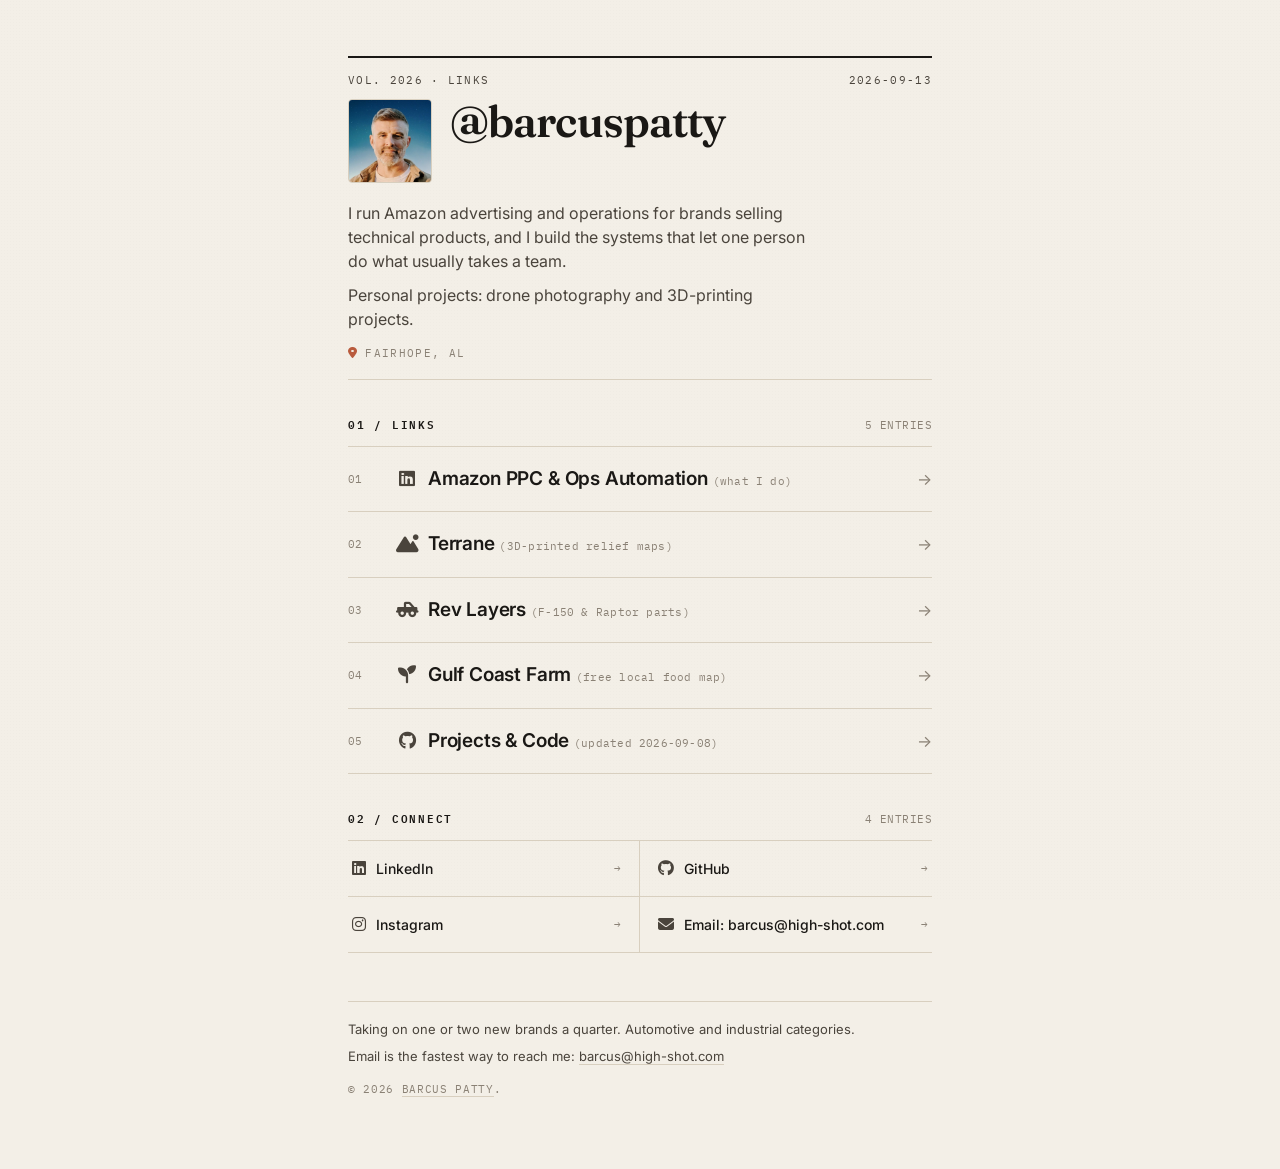
==== index.html @ 56945e9b "[Automation] Site update No.23" ====
<!DOCTYPE html>
<html lang="en">
<head>
  <meta charset="UTF-8" />
  <meta name="viewport" content="width=device-width, initial-scale=1.0, viewport-fit=cover" />
  <title>Barcus Patty</title>

  <meta name="last-modified" content="2026-09-13T00:03:01+0000">
  <meta name="theme-color" media="(prefers-color-scheme: light)" content="#f3efe7">
  <meta name="theme-color" media="(prefers-color-scheme: dark)" content="#0e0f12">
  <meta name="apple-mobile-web-app-capable" content="yes">
  <meta name="apple-mobile-web-app-status-bar-style" content="black-translucent">

  <meta property="og:title" content="Barcus Patty" />
  <meta name="author" content="@barcuspatty" />
  <meta property="og:locale" content="en_US" />
  <meta name="description" content="I run Amazon advertising and operations for brands selling technical products, and I build the systems that let one person do what usually takes a team." />
  <meta property="og:description" content="I run Amazon advertising and operations for brands selling technical products, and I build the systems that let one person do what usually takes a team." />
  <meta property="og:site_name" content="Barcus Patty" />
  <meta property="og:image" content="./images/profile.jpeg" />
  <meta property="og:type" content="article" />
  <meta name="twitter:card" content="summary_large_image" />
  <meta property="twitter:image" content="./images/profile.jpeg" />
  <meta property="twitter:title" content="Barcus Patty" />

  <link rel="apple-touch-icon" sizes="180x180" href="./images/favicons/apple-touch-icon.png">
  <link rel="icon" type="image/png" sizes="32x32" href="./images/favicons/favicon-32x32.png">
  <link rel="icon" type="image/png" sizes="16x16" href="./images/favicons/favicon-16x16.png">
  <link rel="manifest" href="./images/favicons/site.webmanifest">
  <link rel="shortcut icon" href="./images/favicons/favicon.ico">
  <meta name="apple-mobile-web-app-title" content="Barcus Patty">
  <meta name="application-name" content="Barcus Patty">

  <link rel="preconnect" href="https://fonts.googleapis.com">
  <link rel="preconnect" href="https://fonts.gstatic.com" crossorigin>
  <link rel="stylesheet" href="https://fonts.googleapis.com/css2?family=Fraunces:opsz,wght@9..144,400;9..144,600;9..144,700&family=IBM+Plex+Mono:wght@400;500&family=Inter:wght@400;500;600&display=swap">
  <link rel="stylesheet" href="https://cdnjs.cloudflare.com/ajax/libs/font-awesome/6.5.1/css/all.min.css" referrerpolicy="no-referrer">
  <link rel="stylesheet" href="./styles.css?v=2026-09-13T00:03:01+0000" />
  
</head>
<body>
  
  <main class="page">
    <header class="masthead">
      <div class="masthead-meta mono">
        <span>VOL. 2026 · LINKS</span>
        <span>2026-09-13</span>
      </div>
      <div class="masthead-head">
        <img src="./images/profile.jpeg" alt="@barcuspatty" class="masthead-avatar" />
        <div class="masthead-headline">
          <h1 class="masthead-name serif">@barcuspatty</h1>
        </div>
      </div>
      <p class="masthead-bio">I run Amazon advertising and operations for brands selling technical products, and I build the systems that let one person do what usually takes a team.</p>
      <p class="masthead-bio">Personal projects: drone photography and 3D-printing projects.</p>
      <p class="masthead-location mono"><i class="fa-solid fa-location-dot" aria-hidden="true"></i><span>Fairhope, AL</span></p>
    </header>

    
    <section class="section">
      <div class="section-head">
        <h2 class="section-label mono">01 / Links</h2>
        <span class="section-count mono">5 ENTRIES</span>
      </div>
      <div class="links">
        
          
          <a href="https://www.linkedin.com/in/barcuspatty/" target="_blank" class="link-row" alt="Barcus Patty on LinkedIn" title="Amazon advertising and operations automation">
            <span class="link-row-index mono">01</span>
            <div class="link-row-body">
              <div class="link-row-title">
                <i class="fa-brands fa-linkedin"></i>
                <span>Amazon PPC & Ops Automation <span class='link-button-text'>(what I do)</span></span>
              </div>
            </div>
            <span class="link-row-arrow">&rarr;</span>
          </a>
        
          
          <a href="https://terranemaps.com" target="_blank" class="link-row" alt="Terrane custom 3D-printed topographic map plates" title="Terrane: custom 3D-printed relief maps">
            <span class="link-row-index mono">02</span>
            <div class="link-row-body">
              <div class="link-row-title">
                <i class="fa-solid fa-mountain-sun"></i>
                <span>Terrane <span class='link-button-text'>(3D-printed relief maps)</span></span>
              </div>
            </div>
            <span class="link-row-arrow">&rarr;</span>
          </a>
        
          
          <a href="https://revlayers.com" target="_blank" class="link-row" alt="Rev Layers 3D-printed TPU parts for Ford F-150 and Raptor" title="Rev Layers: 3D-printed TPU truck parts">
            <span class="link-row-index mono">03</span>
            <div class="link-row-body">
              <div class="link-row-title">
                <i class="fa-solid fa-truck-pickup"></i>
                <span>Rev Layers <span class='link-button-text'>(F-150 & Raptor parts)</span></span>
              </div>
            </div>
            <span class="link-row-arrow">&rarr;</span>
          </a>
        
          
          <a href="https://gulfcoastfarm.com" target="_blank" class="link-row" alt="Free directory of Gulf Coast farms, markets, and seafood" title="Gulf Coast Farm: free local food directory">
            <span class="link-row-index mono">04</span>
            <div class="link-row-body">
              <div class="link-row-title">
                <i class="fa-solid fa-seedling"></i>
                <span>Gulf Coast Farm <span class='link-button-text'>(free local food map)</span></span>
              </div>
            </div>
            <span class="link-row-arrow">&rarr;</span>
          </a>
        
          
          <a href="https://github.com/barcuspatty" target="_blank" class="link-row" alt="Barcus Patty on GitHub" title="Open source projects and tools">
            <span class="link-row-index mono">05</span>
            <div class="link-row-body">
              <div class="link-row-title">
                <i class="fa-brands fa-github"></i>
                <span>Projects & Code <span class='link-button-text'>(updated 2026-09-08)</span></span>
              </div>
            </div>
            <span class="link-row-arrow">&rarr;</span>
          </a>
        
      </div>
    </section>

    
    <section class="section">
      <div class="section-head">
        <h2 class="section-label mono">02 / Connect</h2>
        <span class="section-count mono">4 ENTRIES</span>
      </div>
      <div class="socials">
        
          
          <a href="https://www.linkedin.com/in/barcuspatty/" title="LinkedIn" target="_blank" class="social-cell" alt="Barcus Patty on LinkedIn">
            <span class="social-cell-label">
              <i class="fa-brands fa-linkedin"></i>
              <span>LinkedIn</span>
            </span>
            <span class="social-cell-arrow">&rarr;</span>
          </a>
        
          
          <a href="https://github.com/barcuspatty" title="GitHub" target="_blank" class="social-cell" alt="Barcus Patty on GitHub">
            <span class="social-cell-label">
              <i class="fa-brands fa-github"></i>
              <span>GitHub</span>
            </span>
            <span class="social-cell-arrow">&rarr;</span>
          </a>
        
          
          <a href="https://www.instagram.com/barcus.p/" title="Instagram" target="_blank" class="social-cell" alt="Barcus Patty on Instagram">
            <span class="social-cell-label">
              <i class="fa-brands fa-instagram"></i>
              <span>Instagram</span>
            </span>
            <span class="social-cell-arrow">&rarr;</span>
          </a>
        
          
          <a href="mailto:barcus@high-shot.com" title="Email: barcus@high-shot.com" target="_self" class="social-cell" alt="Email Barcus">
            <span class="social-cell-label">
              <i class="fa-solid fa-envelope"></i>
              <span>Email: barcus@high-shot.com</span>
            </span>
            <span class="social-cell-arrow">&rarr;</span>
          </a>
        
      </div>
    </section>

    <footer class="footer">
      <div class="footer-text"><p>Taking on one or two new brands a quarter. Automotive and industrial categories.</p> <p>Email is the fastest way to reach me: <a href="mailto:barcus@high-shot.com">barcus@high-shot.com</a></p>
</div>
      <div class="footer-meta mono">
        <span>© 2026 <a href="https://github.com/barcuspatty" target="_blank">Barcus Patty</a>.
</span>
      </div>
    </footer>
  </main>

  <script src="./scripts.js?v=2026-09-13T00:03:01+0000"></script>
  
  
</body>
</html>
---- styles.css ----
/* newsprint — editorial-paper meets developer mono.
   Cream paper with charcoal ink in
   light mode, warm-charcoal paper with bone ink in dark mode; serif name,
   sans body, mono accents (entry numbers, labels, dates). The signature
   move is the newspaper masthead with VOL/date and numbered link rows
   that nudge right on hover. Auto-switches with system appearance. */
:root {
  --bg: #f3efe7;
  --bg-2: #ebe6db;
  --ink: #1a1815;
  --ink-2: #4a443c;
  --muted: #8a8175;
  --rule: #d8cfbf;
  --rule-strong: #1a1815;
  --accent: oklch(58% 0.13 38);
  --accent-2: oklch(58% 0.13 145);
  --card: #ffffff;
  --shadow: 0 1px 0 rgba(26, 24, 21, 0.06), 0 8px 24px -16px rgba(26, 24, 21, 0.18);
  --language-switcher-bg: var(--card);
  --language-switcher-fg: var(--ink);
  --language-switcher-border: var(--rule);
  --language-switcher-hover: var(--bg-2);
  --language-switcher-active-bg: var(--rule-strong);
  --language-switcher-active-fg: var(--bg);
  --language-switcher-focus: var(--accent);
  --language-switcher-shadow: var(--shadow);
}

/* Dark mode. Auto-switches via system appearance unless pinned via
   `color_scheme: light|dark` in config.yml. */
@media (prefers-color-scheme: dark) {
  :root:not(.scheme-light) {
    --bg: #0e0f12;
    --bg-2: #15171c;
    --ink: #ecead8;
    --ink-2: #b8b6a4;
    --muted: #6f6e62;
    --rule: #26282f;
    --rule-strong: #ecead8;
    --accent: oklch(72% 0.15 75);
    --accent-2: oklch(72% 0.13 175);
    --card: #181a20;
    --shadow: 0 1px 0 rgba(0, 0, 0, 0.4), 0 12px 32px -18px rgba(0, 0, 0, 0.6);
  }
}
:root.scheme-dark {
  --bg: #0e0f12;
  --bg-2: #15171c;
  --ink: #ecead8;
  --ink-2: #b8b6a4;
  --muted: #6f6e62;
  --rule: #26282f;
  --rule-strong: #ecead8;
  --accent: oklch(72% 0.15 75);
  --accent-2: oklch(72% 0.13 175);
  --card: #181a20;
  --shadow: 0 1px 0 rgba(0, 0, 0, 0.4), 0 12px 32px -18px rgba(0, 0, 0, 0.6);
}

* { box-sizing: border-box; }
html, body { margin: 0; padding: 0; }

body {
  background: var(--bg);
  color: var(--ink);
  font-family: 'Inter', -apple-system, BlinkMacSystemFont, 'Segoe UI', sans-serif;
  -webkit-font-smoothing: antialiased;
  -moz-osx-font-smoothing: grayscale;
  min-height: 100vh;
  font-size: 16px;
  line-height: 1.5;
  padding: env(safe-area-inset-top) 0 env(safe-area-inset-bottom);
}

/* Subtle dotted halftone overlay — gives the cream "paper" feel without
   loading an image. Drops to low opacity in dark mode. */
body::before {
  content: "";
  position: fixed;
  inset: 0;
  pointer-events: none;
  background-image: radial-gradient(rgba(0, 0, 0, 0.025) 1px, transparent 1px);
  background-size: 3px 3px;
  opacity: 0.5;
  z-index: 0;
  mix-blend-mode: multiply;
}
@media (prefers-color-scheme: dark) {
  :root:not(.scheme-light) body::before { mix-blend-mode: screen; opacity: 0.15; }
}
:root.scheme-dark body::before { mix-blend-mode: screen; opacity: 0.15; }

a { color: inherit; text-decoration: none; }

a:focus-visible {
  outline: 2px solid var(--accent);
  outline-offset: 3px;
  border-radius: 2px;
}

.mono {
  font-family: 'IBM Plex Mono', ui-monospace, SFMono-Regular, Menlo, monospace;
}
.serif {
  font-family: 'Fraunces', Georgia, 'Times New Roman', serif;
}

.page {
  position: relative;
  z-index: 1;
  max-width: 640px;
  margin: 0 auto;
  padding: 56px 28px 72px;
}

/* Masthead */
.masthead {
  border-top: 2px solid var(--rule-strong);
  border-bottom: 1px solid var(--rule);
  padding: 14px 0 18px;
  margin-bottom: 36px;
}
.masthead-meta {
  display: flex;
  justify-content: space-between;
  font-size: 11px;
  letter-spacing: 0.12em;
  text-transform: uppercase;
  color: var(--ink-2);
  margin-bottom: 10px;
}
.masthead-head {
  display: flex;
  gap: 18px;
  align-items: flex-start;
}
.masthead-avatar {
  width: clamp(72px, 18vw, 84px);
  height: clamp(72px, 18vw, 84px);
  border-radius: 4px;
  object-fit: cover;
  border: 1px solid var(--rule);
  flex-shrink: 0;
  max-width: 100%;
}
.masthead-headline { flex: 1; min-width: 0; }
.masthead-name {
  margin: 0;
  font-size: clamp(34px, 9vw, 44px);
  line-height: 1;
  letter-spacing: -0.02em;
  font-weight: 600;
  word-break: break-word;
}
.masthead-bio {
  margin: 18px 0 0;
  font-size: 16px;
  line-height: 1.5;
  color: var(--ink-2);
  max-width: 460px;
}
.masthead-bio + .masthead-bio { margin-top: 10px; }
.masthead-location {
  display: flex;
  align-items: center;
  gap: 7px;
  margin: 14px 0 0;
  font-size: 11px;
  letter-spacing: 0.12em;
  text-transform: uppercase;
  color: var(--muted);
}
.masthead-location i {
  font-size: 12px;
  color: var(--accent);
}
.masthead-bio + .masthead-bio { margin-top: 10px; }
.masthead-location {
  display: flex;
  align-items: center;
  gap: 7px;
  margin: 14px 0 0;
  font-size: 11px;
  letter-spacing: 0.12em;
  text-transform: uppercase;
  color: var(--muted);
}
.masthead-location i {
  font-size: 12px;
  color: var(--accent);
}

/* Section */
.section { margin-bottom: 36px; }
.section-head {
  display: flex;
  justify-content: space-between;
  align-items: baseline;
  margin-bottom: 12px;
  gap: 12px;
}
.section-label {
  margin: 0;
  font-size: 11px;
  letter-spacing: 0.16em;
  text-transform: uppercase;
  font-weight: 600;
  color: var(--ink);
}
.section-count {
  font-size: 11px;
  color: var(--muted);
  letter-spacing: 0.04em;
  text-transform: uppercase;
}

/* Link rows — numbered, with arrow that nudges right on hover */
.links { display: flex; flex-direction: column; }
.link-row {
  display: grid;
  grid-template-columns: 32px 1fr auto;
  gap: 16px;
  align-items: center;
  padding: 18px 0;
  border-top: 1px solid var(--rule);
  color: var(--ink);
  transition: padding-left 0.18s ease, color 0.18s ease;
  min-height: 48px; /* meet 44px tap target with comfort */
}
.link-row:last-child { border-bottom: 1px solid var(--rule); }
.link-row:hover { padding-left: 12px; }
.link-row-index {
  font-size: 11px;
  color: var(--muted);
  letter-spacing: 0.04em;
}
.link-row-body { min-width: 0; }
.link-row-title {
  font-size: 19px;
  font-weight: 600;
  letter-spacing: -0.01em;
  display: flex;
  align-items: center;
  gap: 10px;
  flex-wrap: wrap;
}
.link-row-title i {
  font-size: 18px;
  color: var(--ink-2);
  width: 22px;
  text-align: center;
  flex-shrink: 0;
}
.link-button-text {
  font-family: 'IBM Plex Mono', ui-monospace, monospace;
  font-size: 11px;
  color: var(--muted);
  font-weight: 400;
  letter-spacing: 0.02em;
}
.link-row-arrow {
  font-size: 16px;
  color: var(--muted);
  transition: color 0.18s ease, transform 0.18s ease;
}
.link-row:hover .link-row-arrow {
  color: var(--accent);
  transform: translateX(4px);
}

/* "Latest" link variant — small accent-colored "NEW" tag inline.
   Text wraps to 2 lines so long RSS / YouTube titles stay readable. */
.link-latest-badge {
  display: inline-block;
  font-family: 'IBM Plex Mono', ui-monospace, monospace;
  font-size: 10px;
  font-weight: 600;
  letter-spacing: 0.12em;
  padding: 2px 6px;
  margin-right: 8px;
  background: var(--accent);
  color: var(--bg);
  border-radius: 2px;
  vertical-align: 1px;
}
.link-row.link-latest .link-row-body span:not(.link-button-text) {
  display: -webkit-box;
  -webkit-box-orient: vertical;
  -webkit-line-clamp: 2;
          line-clamp: 2;
  overflow: hidden;
  overflow-wrap: anywhere;
  line-height: 1.3;
}

/* Connect grid (socials) */
.socials {
  display: grid;
  grid-template-columns: repeat(2, 1fr);
  border-top: 1px solid var(--rule);
}
.social-cell {
  padding: 16px 4px;
  border-bottom: 1px solid var(--rule);
  color: var(--ink);
  display: flex;
  justify-content: space-between;
  align-items: center;
  gap: 12px;
  min-height: 56px;
  transition: color 0.18s ease;
}
.social-cell:hover { color: var(--accent); }
.social-cell:nth-child(odd) {
  border-right: 1px solid var(--rule);
  padding-right: 18px;
}
.social-cell:nth-child(even) { padding-left: 18px; }
.social-cell-label {
  font-size: 14px;
  font-weight: 500;
  display: flex;
  align-items: center;
  gap: 10px;
  min-width: 0;
}
.social-cell-label > span {
  overflow: hidden;
  text-overflow: ellipsis;
  white-space: nowrap;
}
.social-cell-label i { font-size: 16px; color: var(--ink-2); flex-shrink: 0; }
.social-cell-arrow {
  font-size: 11px;
  color: var(--muted);
  font-family: 'IBM Plex Mono', ui-monospace, monospace;
  flex-shrink: 0;
}

/* Footer */
.footer {
  margin-top: 48px;
  padding-top: 18px;
  border-top: 1px solid var(--rule);
  font-size: 11px;
  color: var(--muted);
  letter-spacing: 0.06em;
  text-transform: uppercase;
}
.footer-text a { color: inherit; border-bottom: 1px solid var(--rule); }
.footer-text p { margin: 0 0 8px; }
.footer-text p:last-child { margin-bottom: 0; }
.footer-text a { color: inherit; border-bottom: 1px solid var(--rule); }
.footer-text p { margin: 0 0 8px; }
.footer-text p:last-child { margin-bottom: 0; }
.footer-text {
  margin-bottom: 14px;
  text-transform: none;
  letter-spacing: normal;
  font-size: 13px;
  color: var(--ink-2);
  font-family: 'Inter', sans-serif;
}
.footer-meta {
  display: flex;
  justify-content: space-between;
  gap: 12px;
  flex-wrap: wrap;
}
.footer-meta a { color: inherit; border-bottom: 1px solid var(--rule); }

@media (max-width: 480px) {
  .page { padding: 40px 20px 56px; }
  .link-row { grid-template-columns: 28px 1fr auto; gap: 12px; }
  .link-row-title { font-size: 17px; }
  .social-cell-label { font-size: 13px; }
}

@media (prefers-reduced-motion: reduce) {
  *, *::before, *::after { transition: none !important; animation: none !important; }
  .link-row:hover { padding-left: 0; }
  .link-row:hover .link-row-arrow { transform: none; }
}
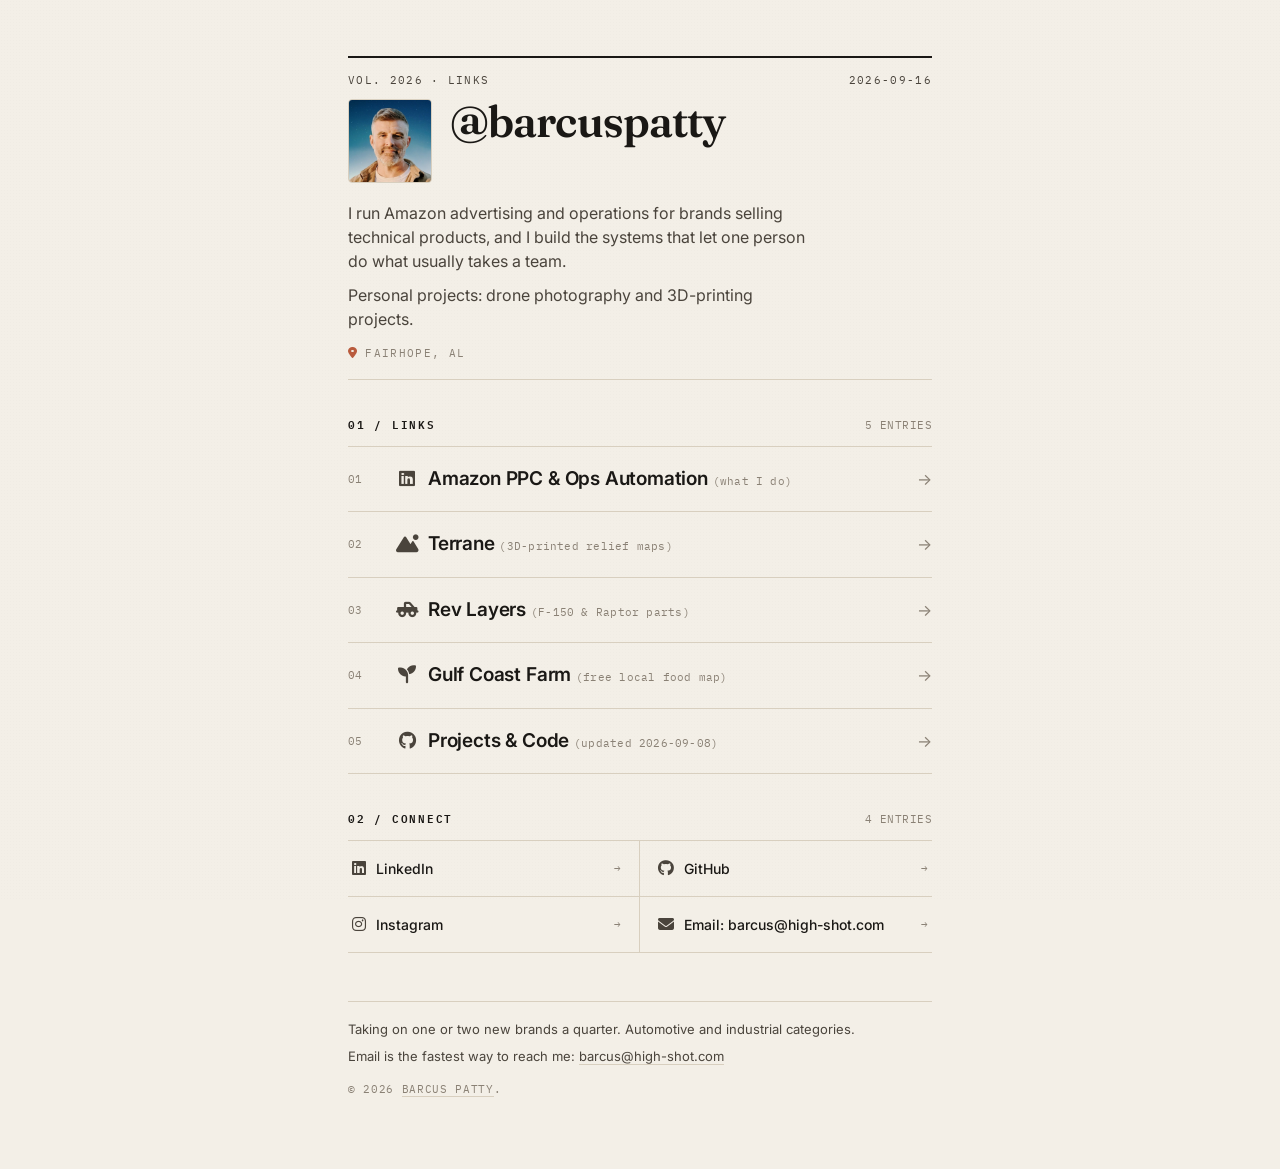
==== commit 349d38cd: "[Automation] Site update No.26" ====
--- a/index.html
+++ b/index.html
@@ -5,7 +5,7 @@
   <meta name="viewport" content="width=device-width, initial-scale=1.0, viewport-fit=cover" />
   <title>Barcus Patty</title>
 
-  <meta name="last-modified" content="2026-09-13T00:03:01+0000">
+  <meta name="last-modified" content="2026-09-16T00:02:55+0000">
   <meta name="theme-color" media="(prefers-color-scheme: light)" content="#f3efe7">
   <meta name="theme-color" media="(prefers-color-scheme: dark)" content="#0e0f12">
   <meta name="apple-mobile-web-app-capable" content="yes">
@@ -35,7 +35,7 @@
   <link rel="preconnect" href="https://fonts.gstatic.com" crossorigin>
   <link rel="stylesheet" href="https://fonts.googleapis.com/css2?family=Fraunces:opsz,wght@9..144,400;9..144,600;9..144,700&family=IBM+Plex+Mono:wght@400;500&family=Inter:wght@400;500;600&display=swap">
   <link rel="stylesheet" href="https://cdnjs.cloudflare.com/ajax/libs/font-awesome/6.5.1/css/all.min.css" referrerpolicy="no-referrer">
-  <link rel="stylesheet" href="./styles.css?v=2026-09-13T00:03:01+0000" />
+  <link rel="stylesheet" href="./styles.css?v=2026-09-16T00:02:55+0000" />
   
 </head>
 <body>
@@ -44,7 +44,7 @@
     <header class="masthead">
       <div class="masthead-meta mono">
         <span>VOL. 2026 · LINKS</span>
-        <span>2026-09-13</span>
+        <span>2026-09-16</span>
       </div>
       <div class="masthead-head">
         <img src="./images/profile.jpeg" alt="@barcuspatty" class="masthead-avatar" />
@@ -185,7 +185,7 @@
     </footer>
   </main>
 
-  <script src="./scripts.js?v=2026-09-13T00:03:01+0000"></script>
+  <script src="./scripts.js?v=2026-09-16T00:02:55+0000"></script>
   
   
 </body>
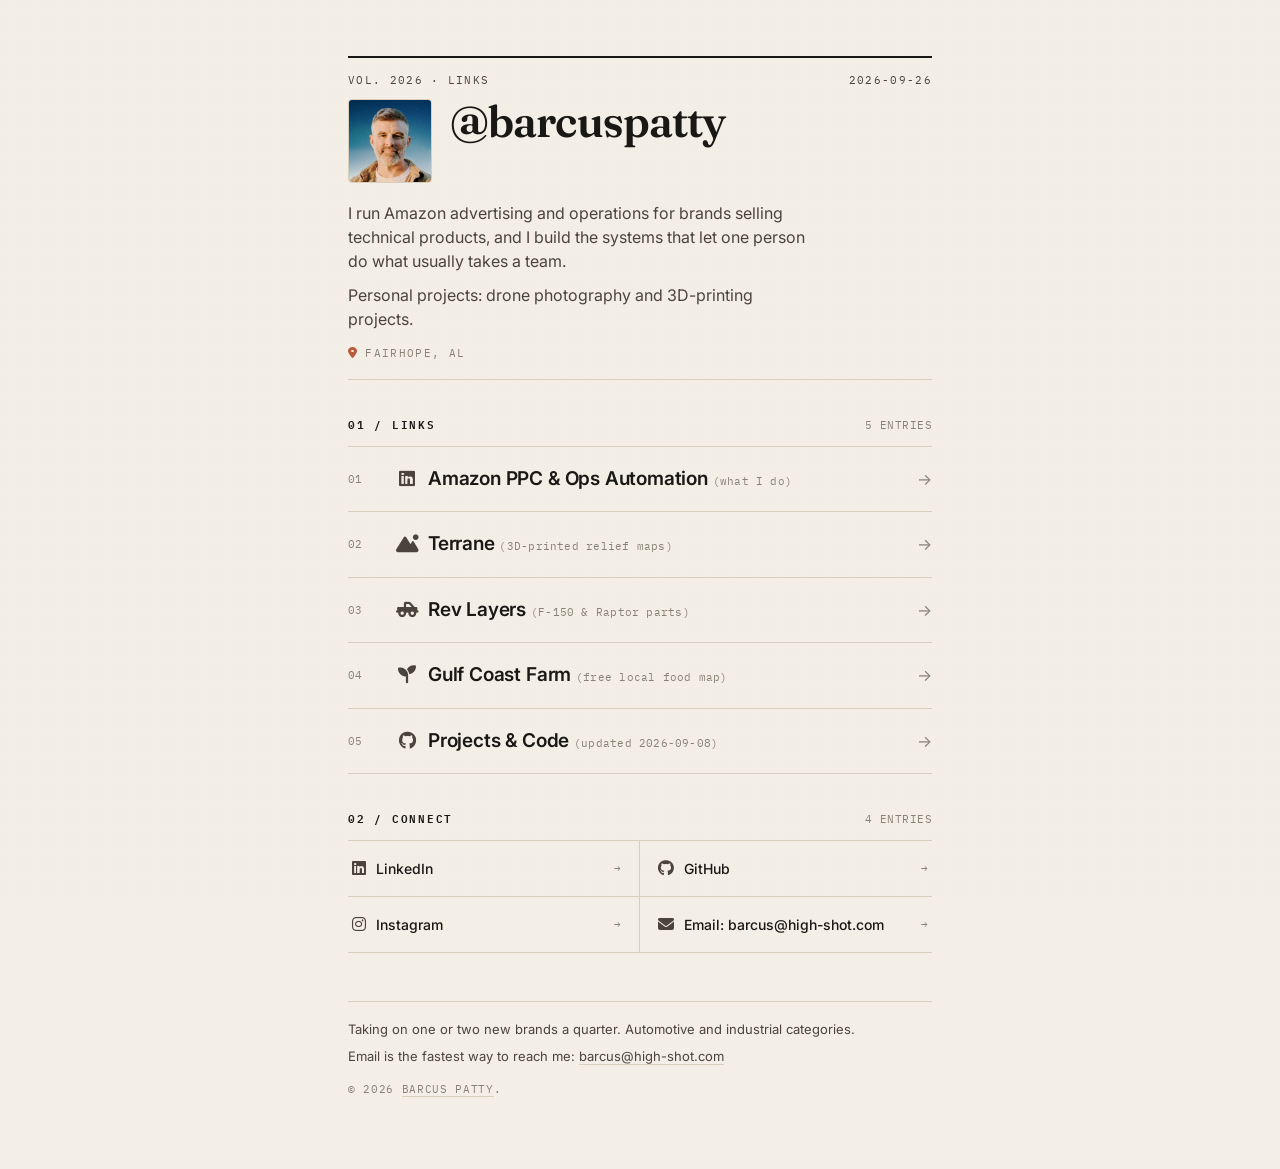
==== commit e98f53c4: "[Automation] Site update No.36" ====
--- a/index.html
+++ b/index.html
@@ -5,7 +5,7 @@
   <meta name="viewport" content="width=device-width, initial-scale=1.0, viewport-fit=cover" />
   <title>Barcus Patty</title>
 
-  <meta name="last-modified" content="2026-09-16T00:02:55+0000">
+  <meta name="last-modified" content="2026-09-26T00:02:46+0000">
   <meta name="theme-color" media="(prefers-color-scheme: light)" content="#f3efe7">
   <meta name="theme-color" media="(prefers-color-scheme: dark)" content="#0e0f12">
   <meta name="apple-mobile-web-app-capable" content="yes">
@@ -35,7 +35,7 @@
   <link rel="preconnect" href="https://fonts.gstatic.com" crossorigin>
   <link rel="stylesheet" href="https://fonts.googleapis.com/css2?family=Fraunces:opsz,wght@9..144,400;9..144,600;9..144,700&family=IBM+Plex+Mono:wght@400;500&family=Inter:wght@400;500;600&display=swap">
   <link rel="stylesheet" href="https://cdnjs.cloudflare.com/ajax/libs/font-awesome/6.5.1/css/all.min.css" referrerpolicy="no-referrer">
-  <link rel="stylesheet" href="./styles.css?v=2026-09-16T00:02:55+0000" />
+  <link rel="stylesheet" href="./styles.css?v=2026-09-26T00:02:46+0000" />
   
 </head>
 <body>
@@ -44,7 +44,7 @@
     <header class="masthead">
       <div class="masthead-meta mono">
         <span>VOL. 2026 · LINKS</span>
-        <span>2026-09-16</span>
+        <span>2026-09-26</span>
       </div>
       <div class="masthead-head">
         <img src="./images/profile.jpeg" alt="@barcuspatty" class="masthead-avatar" />
@@ -185,7 +185,7 @@
     </footer>
   </main>
 
-  <script src="./scripts.js?v=2026-09-16T00:02:55+0000"></script>
+  <script src="./scripts.js?v=2026-09-26T00:02:46+0000"></script>
   
   
 </body>
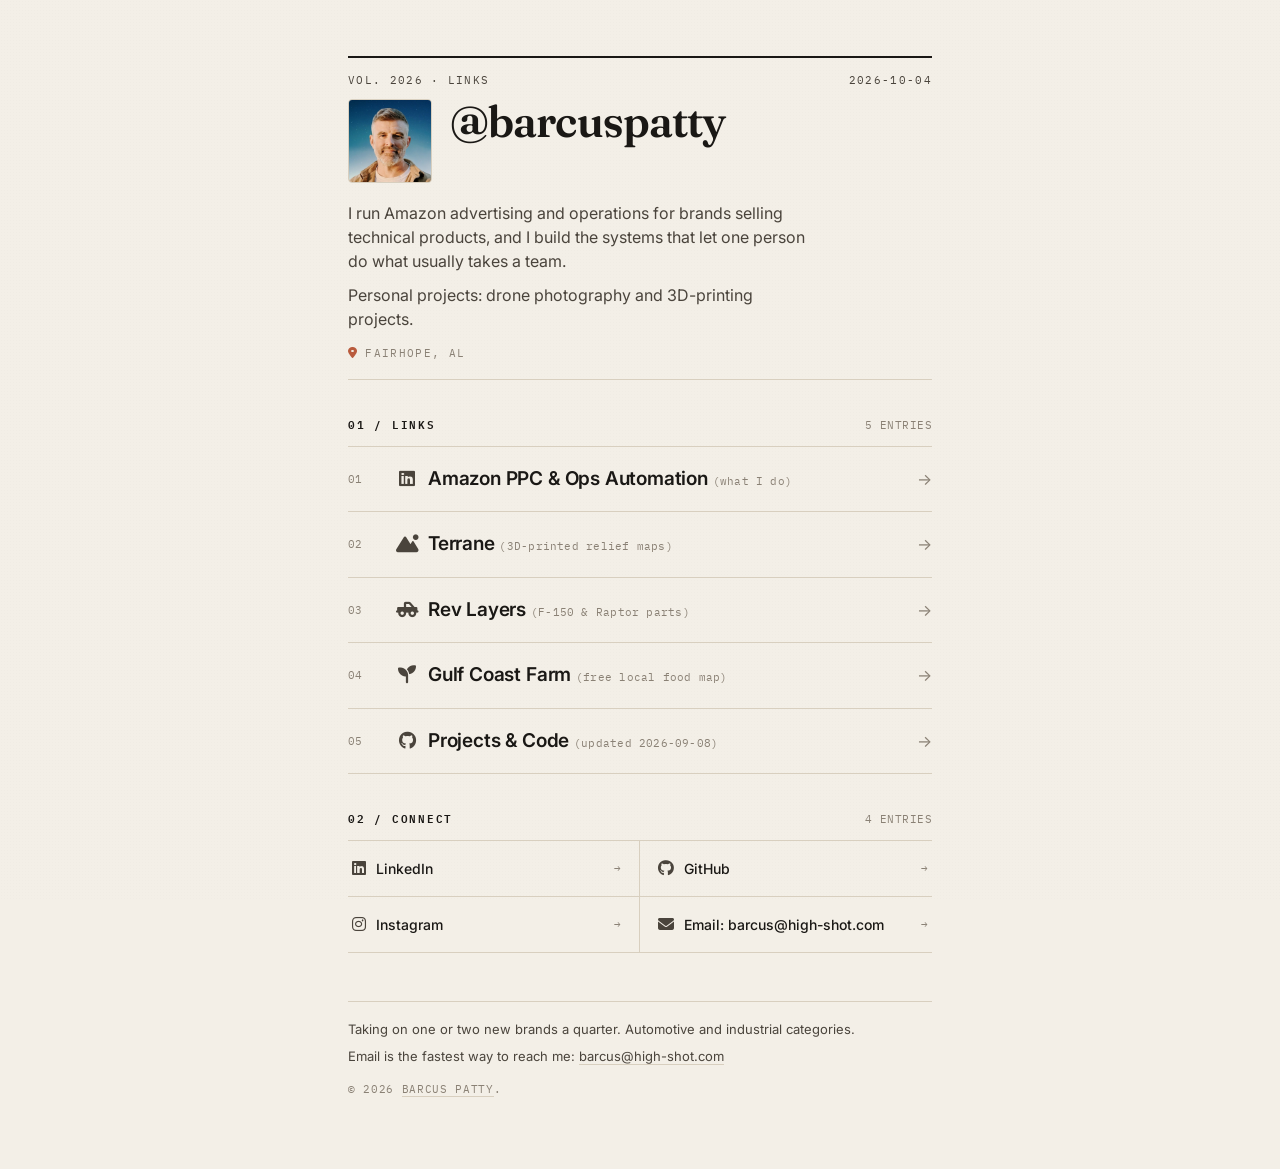
==== commit dfb4feef: "[Automation] Site update No.44" ====
--- a/index.html
+++ b/index.html
@@ -5,7 +5,7 @@
   <meta name="viewport" content="width=device-width, initial-scale=1.0, viewport-fit=cover" />
   <title>Barcus Patty</title>
 
-  <meta name="last-modified" content="2026-09-26T00:02:46+0000">
+  <meta name="last-modified" content="2026-10-04T03:02:21+0000">
   <meta name="theme-color" media="(prefers-color-scheme: light)" content="#f3efe7">
   <meta name="theme-color" media="(prefers-color-scheme: dark)" content="#0e0f12">
   <meta name="apple-mobile-web-app-capable" content="yes">
@@ -35,7 +35,7 @@
   <link rel="preconnect" href="https://fonts.gstatic.com" crossorigin>
   <link rel="stylesheet" href="https://fonts.googleapis.com/css2?family=Fraunces:opsz,wght@9..144,400;9..144,600;9..144,700&family=IBM+Plex+Mono:wght@400;500&family=Inter:wght@400;500;600&display=swap">
   <link rel="stylesheet" href="https://cdnjs.cloudflare.com/ajax/libs/font-awesome/6.5.1/css/all.min.css" referrerpolicy="no-referrer">
-  <link rel="stylesheet" href="./styles.css?v=2026-09-26T00:02:46+0000" />
+  <link rel="stylesheet" href="./styles.css?v=2026-10-04T03:02:21+0000" />
   
 </head>
 <body>
@@ -44,7 +44,7 @@
     <header class="masthead">
       <div class="masthead-meta mono">
         <span>VOL. 2026 · LINKS</span>
-        <span>2026-09-26</span>
+        <span>2026-10-04</span>
       </div>
       <div class="masthead-head">
         <img src="./images/profile.jpeg" alt="@barcuspatty" class="masthead-avatar" />
@@ -185,7 +185,7 @@
     </footer>
   </main>
 
-  <script src="./scripts.js?v=2026-09-26T00:02:46+0000"></script>
+  <script src="./scripts.js?v=2026-10-04T03:02:21+0000"></script>
   
   
 </body>
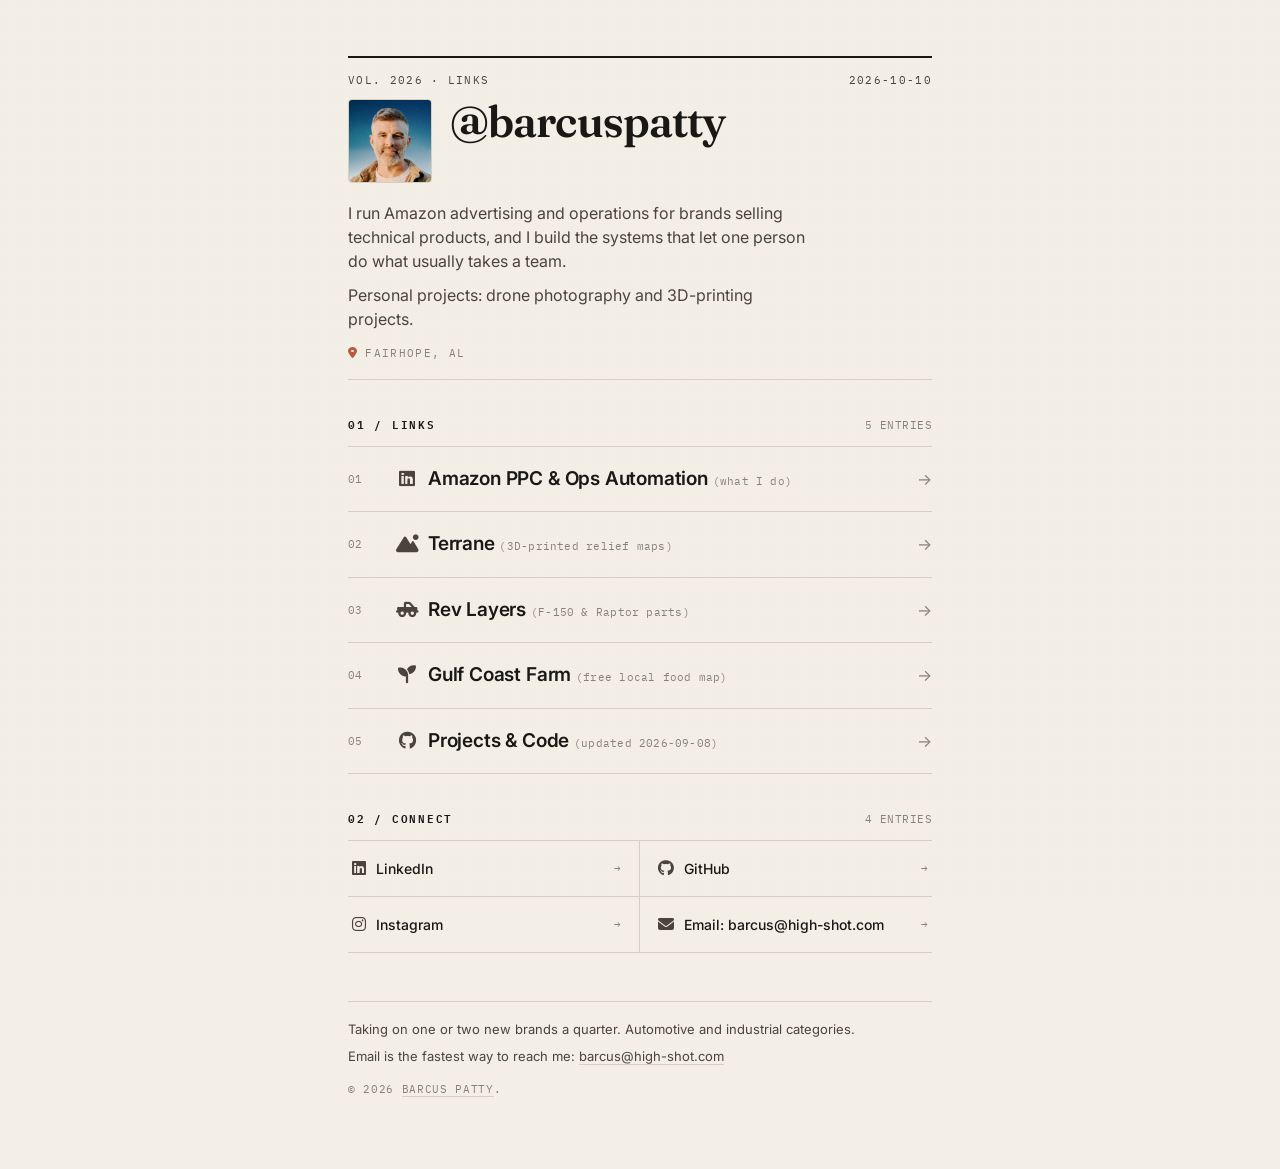
==== commit eaeb8ee3: "[Automation] Site update No.50" ====
--- a/index.html
+++ b/index.html
@@ -5,7 +5,7 @@
   <meta name="viewport" content="width=device-width, initial-scale=1.0, viewport-fit=cover" />
   <title>Barcus Patty</title>
 
-  <meta name="last-modified" content="2026-10-04T03:02:21+0000">
+  <meta name="last-modified" content="2026-10-10T03:04:47+0000">
   <meta name="theme-color" media="(prefers-color-scheme: light)" content="#f3efe7">
   <meta name="theme-color" media="(prefers-color-scheme: dark)" content="#0e0f12">
   <meta name="apple-mobile-web-app-capable" content="yes">
@@ -35,7 +35,7 @@
   <link rel="preconnect" href="https://fonts.gstatic.com" crossorigin>
   <link rel="stylesheet" href="https://fonts.googleapis.com/css2?family=Fraunces:opsz,wght@9..144,400;9..144,600;9..144,700&family=IBM+Plex+Mono:wght@400;500&family=Inter:wght@400;500;600&display=swap">
   <link rel="stylesheet" href="https://cdnjs.cloudflare.com/ajax/libs/font-awesome/6.5.1/css/all.min.css" referrerpolicy="no-referrer">
-  <link rel="stylesheet" href="./styles.css?v=2026-10-04T03:02:21+0000" />
+  <link rel="stylesheet" href="./styles.css?v=2026-10-10T03:04:47+0000" />
   
 </head>
 <body>
@@ -44,7 +44,7 @@
     <header class="masthead">
       <div class="masthead-meta mono">
         <span>VOL. 2026 · LINKS</span>
-        <span>2026-10-04</span>
+        <span>2026-10-10</span>
       </div>
       <div class="masthead-head">
         <img src="./images/profile.jpeg" alt="@barcuspatty" class="masthead-avatar" />
@@ -185,7 +185,7 @@
     </footer>
   </main>
 
-  <script src="./scripts.js?v=2026-10-04T03:02:21+0000"></script>
+  <script src="./scripts.js?v=2026-10-10T03:04:47+0000"></script>
   
   
 </body>
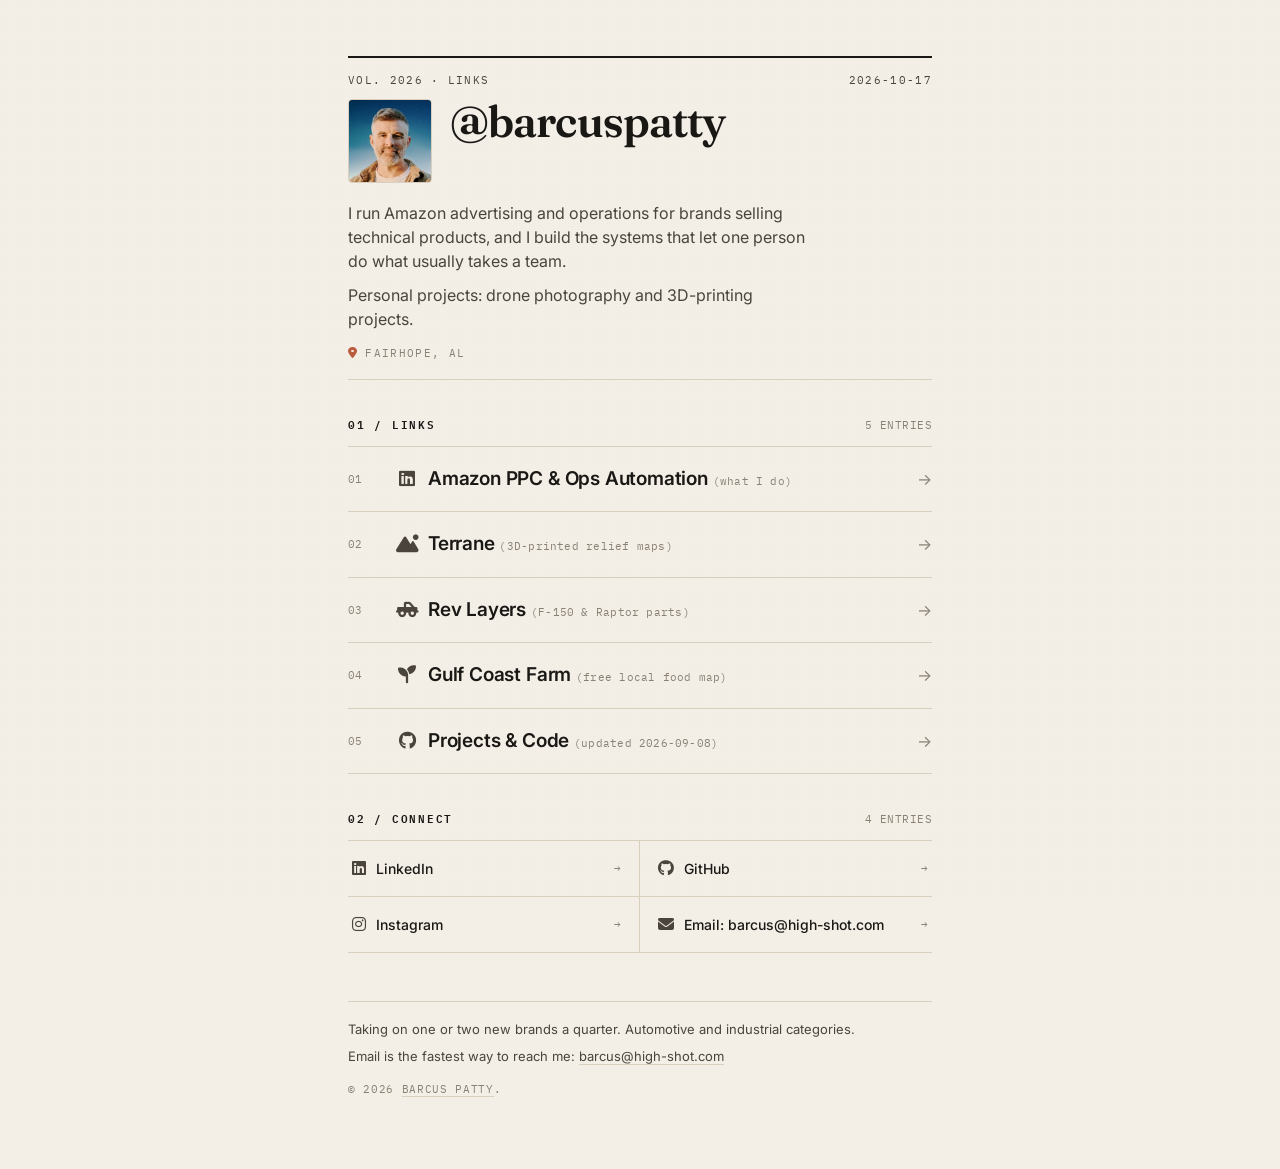
==== commit 6bcc2cf9: "[Automation] Site update No.57" ====
--- a/index.html
+++ b/index.html
@@ -5,7 +5,7 @@
   <meta name="viewport" content="width=device-width, initial-scale=1.0, viewport-fit=cover" />
   <title>Barcus Patty</title>
 
-  <meta name="last-modified" content="2026-10-10T03:04:47+0000">
+  <meta name="last-modified" content="2026-10-17T01:53:39+0000">
   <meta name="theme-color" media="(prefers-color-scheme: light)" content="#f3efe7">
   <meta name="theme-color" media="(prefers-color-scheme: dark)" content="#0e0f12">
   <meta name="apple-mobile-web-app-capable" content="yes">
@@ -35,7 +35,7 @@
   <link rel="preconnect" href="https://fonts.gstatic.com" crossorigin>
   <link rel="stylesheet" href="https://fonts.googleapis.com/css2?family=Fraunces:opsz,wght@9..144,400;9..144,600;9..144,700&family=IBM+Plex+Mono:wght@400;500&family=Inter:wght@400;500;600&display=swap">
   <link rel="stylesheet" href="https://cdnjs.cloudflare.com/ajax/libs/font-awesome/6.5.1/css/all.min.css" referrerpolicy="no-referrer">
-  <link rel="stylesheet" href="./styles.css?v=2026-10-10T03:04:47+0000" />
+  <link rel="stylesheet" href="./styles.css?v=2026-10-17T01:53:39+0000" />
   
 </head>
 <body>
@@ -44,7 +44,7 @@
     <header class="masthead">
       <div class="masthead-meta mono">
         <span>VOL. 2026 · LINKS</span>
-        <span>2026-10-10</span>
+        <span>2026-10-17</span>
       </div>
       <div class="masthead-head">
         <img src="./images/profile.jpeg" alt="@barcuspatty" class="masthead-avatar" />
@@ -185,7 +185,7 @@
     </footer>
   </main>
 
-  <script src="./scripts.js?v=2026-10-10T03:04:47+0000"></script>
+  <script src="./scripts.js?v=2026-10-17T01:53:39+0000"></script>
   
   
 </body>
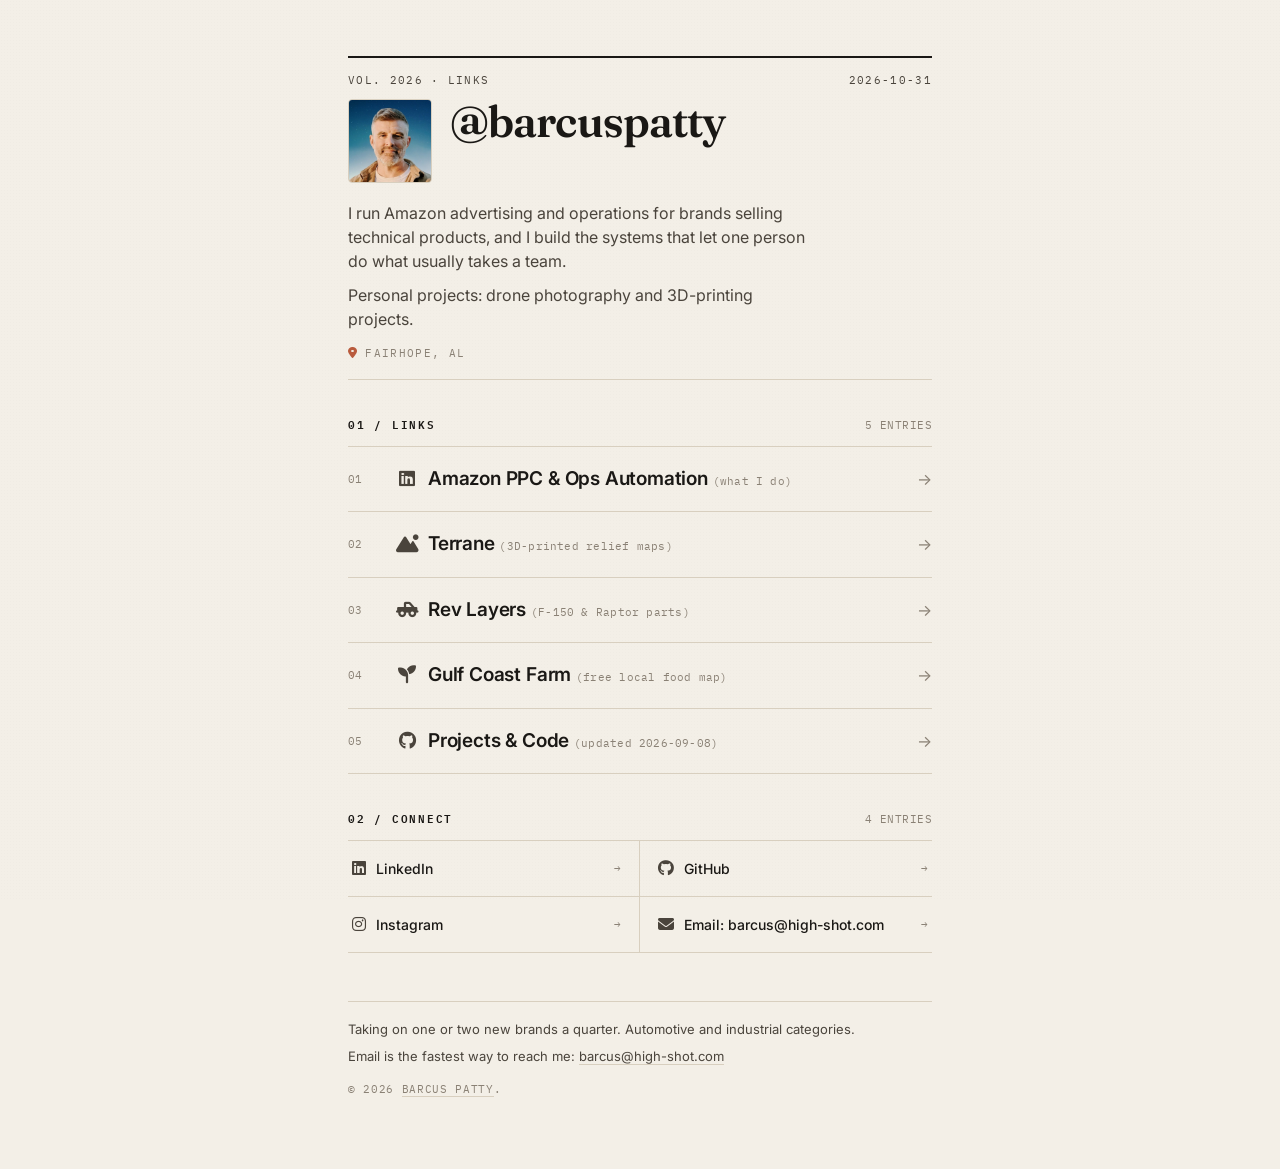
==== commit 54fb7088: "[Automation] Site update No.71" ====
--- a/index.html
+++ b/index.html
@@ -5,7 +5,7 @@
   <meta name="viewport" content="width=device-width, initial-scale=1.0, viewport-fit=cover" />
   <title>Barcus Patty</title>
 
-  <meta name="last-modified" content="2026-10-17T01:53:39+0000">
+  <meta name="last-modified" content="2026-10-31T02:59:51+0000">
   <meta name="theme-color" media="(prefers-color-scheme: light)" content="#f3efe7">
   <meta name="theme-color" media="(prefers-color-scheme: dark)" content="#0e0f12">
   <meta name="apple-mobile-web-app-capable" content="yes">
@@ -35,7 +35,7 @@
   <link rel="preconnect" href="https://fonts.gstatic.com" crossorigin>
   <link rel="stylesheet" href="https://fonts.googleapis.com/css2?family=Fraunces:opsz,wght@9..144,400;9..144,600;9..144,700&family=IBM+Plex+Mono:wght@400;500&family=Inter:wght@400;500;600&display=swap">
   <link rel="stylesheet" href="https://cdnjs.cloudflare.com/ajax/libs/font-awesome/6.5.1/css/all.min.css" referrerpolicy="no-referrer">
-  <link rel="stylesheet" href="./styles.css?v=2026-10-17T01:53:39+0000" />
+  <link rel="stylesheet" href="./styles.css?v=2026-10-31T02:59:51+0000" />
   
 </head>
 <body>
@@ -44,7 +44,7 @@
     <header class="masthead">
       <div class="masthead-meta mono">
         <span>VOL. 2026 · LINKS</span>
-        <span>2026-10-17</span>
+        <span>2026-10-31</span>
       </div>
       <div class="masthead-head">
         <img src="./images/profile.jpeg" alt="@barcuspatty" class="masthead-avatar" />
@@ -185,7 +185,7 @@
     </footer>
   </main>
 
-  <script src="./scripts.js?v=2026-10-17T01:53:39+0000"></script>
+  <script src="./scripts.js?v=2026-10-31T02:59:51+0000"></script>
   
   
 </body>
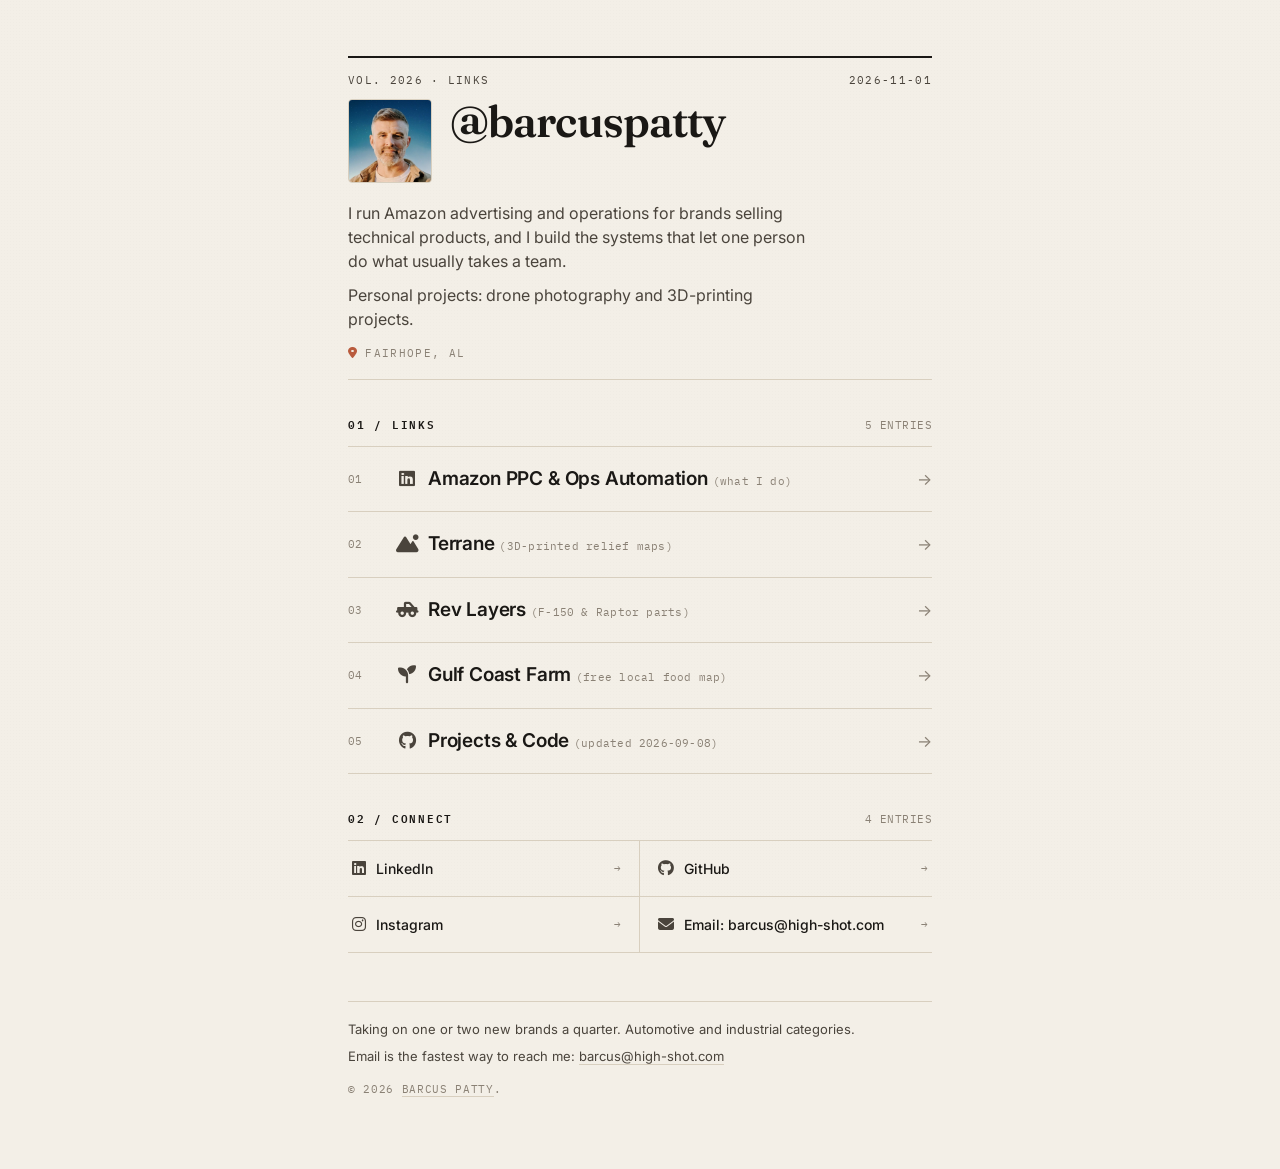
==== commit 1288f470: "[Automation] Site update No.72" ====
--- a/index.html
+++ b/index.html
@@ -5,7 +5,7 @@
   <meta name="viewport" content="width=device-width, initial-scale=1.0, viewport-fit=cover" />
   <title>Barcus Patty</title>
 
-  <meta name="last-modified" content="2026-10-31T02:59:51+0000">
+  <meta name="last-modified" content="2026-11-01T02:55:41+0000">
   <meta name="theme-color" media="(prefers-color-scheme: light)" content="#f3efe7">
   <meta name="theme-color" media="(prefers-color-scheme: dark)" content="#0e0f12">
   <meta name="apple-mobile-web-app-capable" content="yes">
@@ -35,7 +35,7 @@
   <link rel="preconnect" href="https://fonts.gstatic.com" crossorigin>
   <link rel="stylesheet" href="https://fonts.googleapis.com/css2?family=Fraunces:opsz,wght@9..144,400;9..144,600;9..144,700&family=IBM+Plex+Mono:wght@400;500&family=Inter:wght@400;500;600&display=swap">
   <link rel="stylesheet" href="https://cdnjs.cloudflare.com/ajax/libs/font-awesome/6.5.1/css/all.min.css" referrerpolicy="no-referrer">
-  <link rel="stylesheet" href="./styles.css?v=2026-10-31T02:59:51+0000" />
+  <link rel="stylesheet" href="./styles.css?v=2026-11-01T02:55:41+0000" />
   
 </head>
 <body>
@@ -44,7 +44,7 @@
     <header class="masthead">
       <div class="masthead-meta mono">
         <span>VOL. 2026 · LINKS</span>
-        <span>2026-10-31</span>
+        <span>2026-11-01</span>
       </div>
       <div class="masthead-head">
         <img src="./images/profile.jpeg" alt="@barcuspatty" class="masthead-avatar" />
@@ -185,7 +185,7 @@
     </footer>
   </main>
 
-  <script src="./scripts.js?v=2026-10-31T02:59:51+0000"></script>
+  <script src="./scripts.js?v=2026-11-01T02:55:41+0000"></script>
   
   
 </body>
